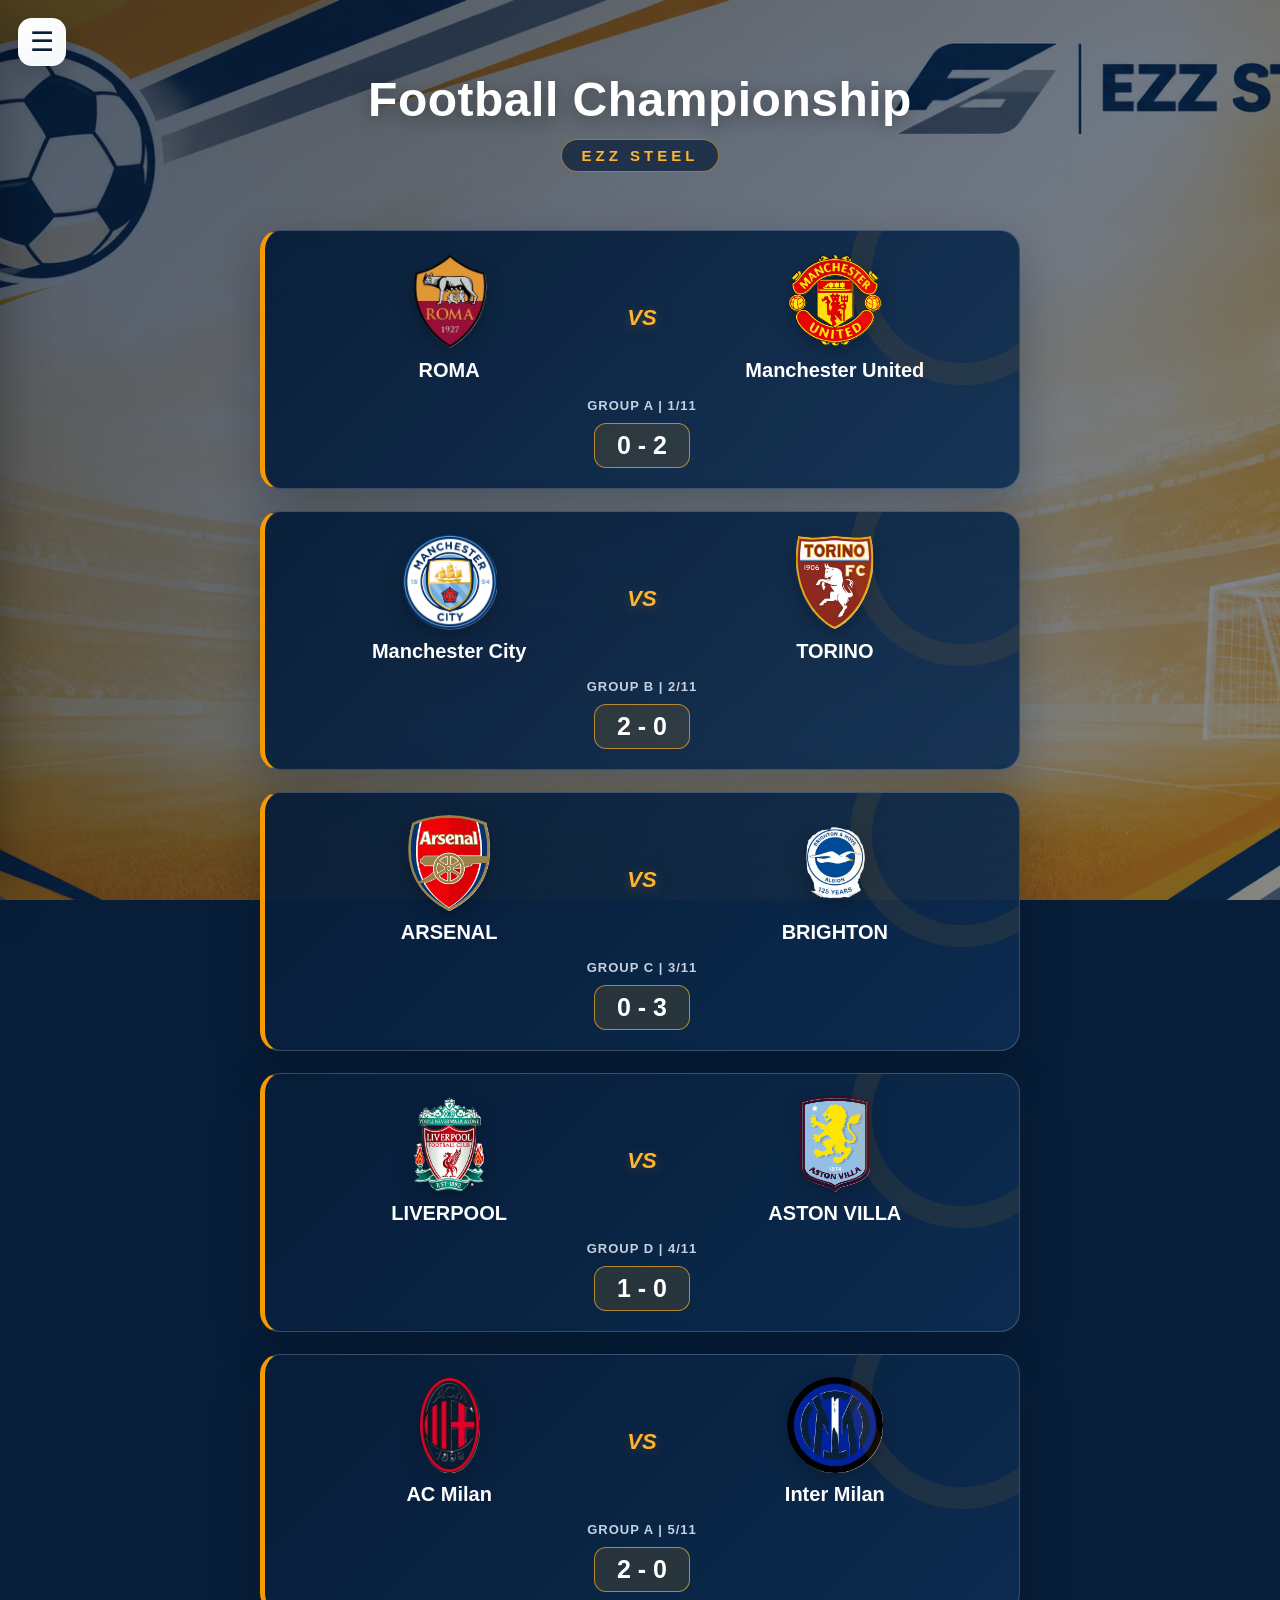
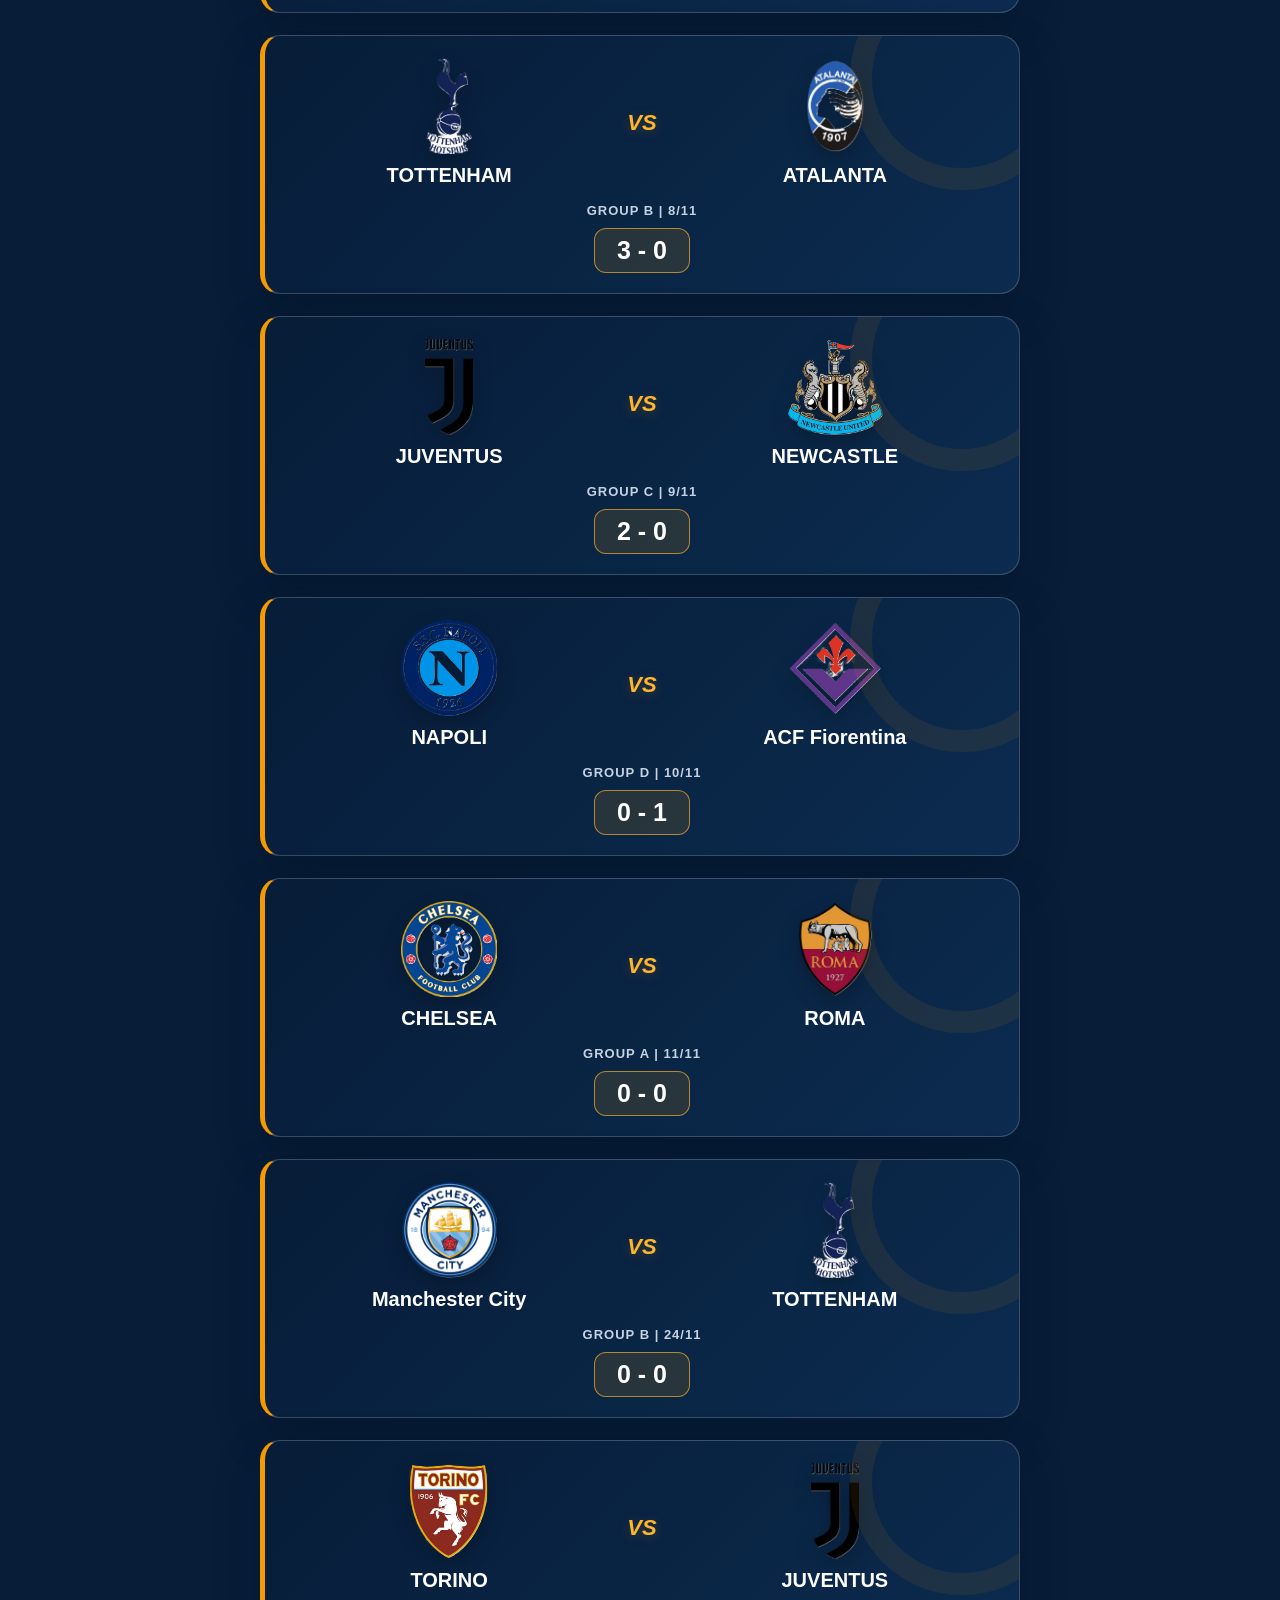
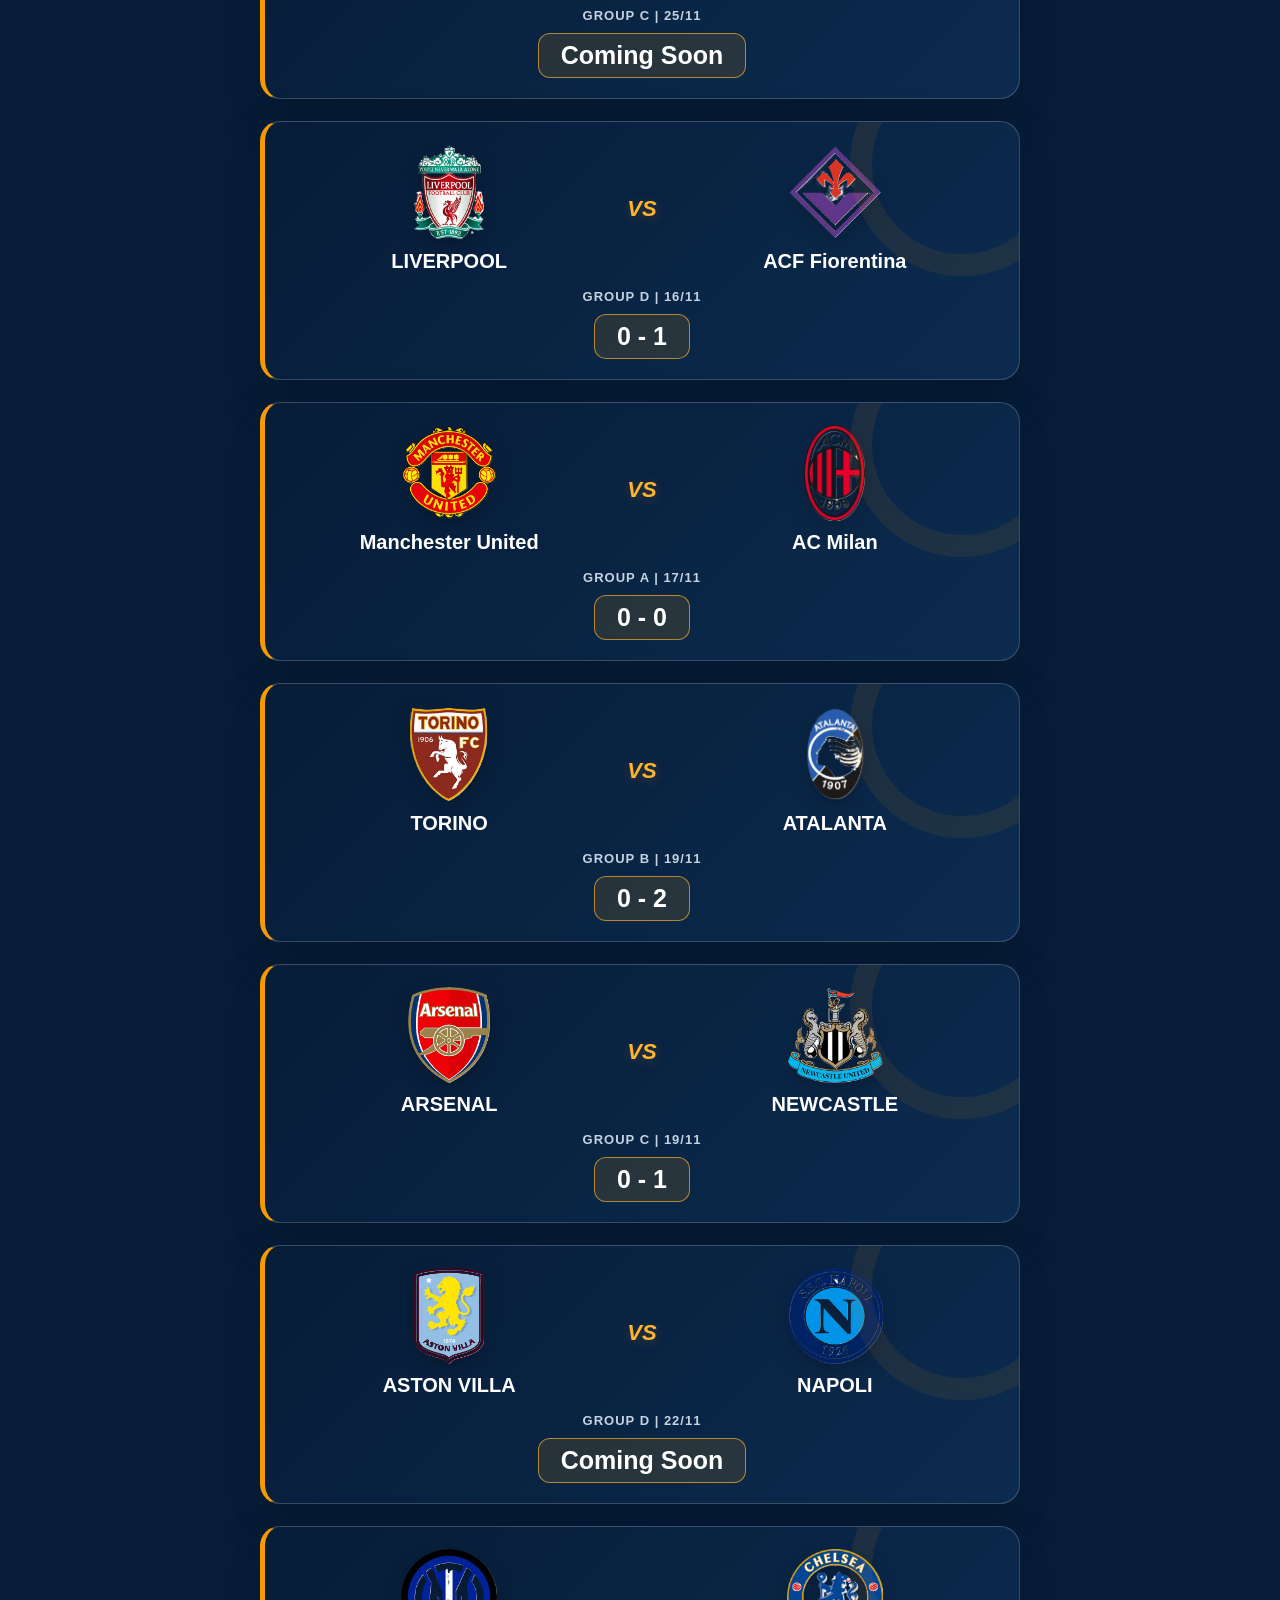
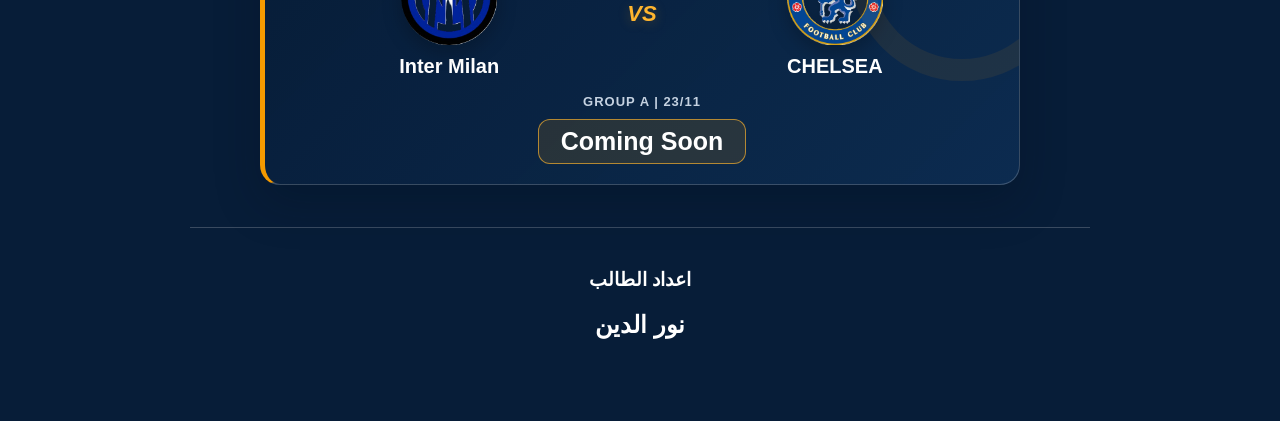
==== index.html @ 14e8c9d6 "Add files via upload" ====
<!DOCTYPE html>
<html lang="en">
<head>
    <meta charset="UTF-8">
    <meta name="viewport" content="width=device-width, initial-scale=1.0">
    <title>Football Championship EZZ STEEL</title>
    <link rel="stylesheet" href="index.css">
    <link rel="icon"
          type="image/svg+xml"
          href="icon.svg">
</head>
<body>

   
    <input type="checkbox" id="menu">

    <label for="menu" class="menu-btn">☰</label>

    <div class="sidebar">
      <ul>
             <li class="logo"><img src="icon.png" alt="Logo"></li>
            <li><a href="index.html">Home</a></li>
            <li><a href="index2.html">League Standings Table</a></li>
            <li><a href="index3.html">teams</a></li>
        </ul>
    </div>

    
    <main class="main-content">

        <header class="page-header">
            <h1>Football Championship</h1>
            <h3>Ezz Steel</h3>
        </header>
        
        <section class="match-card">
            <div class="teams">
                <div class="team">
                    <img src="ROMA1.png" alt="Roma"
                    title="الليثي محمد&#10;ادهم محمد&#10;عبدالرحمن جمعه&#10;امير ابراهيم&#10;اسلام محمد&#10;حمزه محمد">
                    <h4>ROMA</h4>
                </div>

                <h2 class="vs">VS</h2>

                <div class="team">
                    <img src="Manchester United.png" alt="Manchester United"
                    title="حسن محمد&#10;على محمد علي&#10;جاسر عادل&#10;امجد محمود محمد&#10;مالك حسن&#10;ادم ابراهيم">
                    <h4>Manchester United</h4>
                </div>
            </div>

            <h4 class="group">Group A | 1/11</h4>
            <h2 class="score">0 - 2</h2>
        </section>
        
        <section class="match-card">
            <div class="teams">
                <div class="team">
                    <img src="Manchester City.png" alt="Manchester City"
                    title="انس محمد&#10;علي محمد&#10;محمود احمد&#10;محمد صبري&#10;محمد عبدالله&#10;عمر رجب&#10;مصطفي ايمن">
                    <h4>Manchester City</h4>
                </div>

                <h2 class="vs">VS</h2>

                <div class="team">
                    <img src="TORINO.png" alt="Torino"
                    title="محمد احمد محمد&#10;معاذ محمد&#10;عبدالعزيز كمال&#10;عمر سامح&#10;عمر عبدالناصر&#10;عمر ابراهيم&#10;عمر احمد عزمي">
                    <h4>TORINO</h4>
                </div>
            </div>

            <h4 class="group">Group B | 2/11</h4>
            <h2 class="score">2 - 0</h2>
        </section>
       
        <section class="match-card">
            <div class="teams">
                <div class="team">
                    <img src="ARSENAL.png" alt="Arsenal"
                    title="احمد عماد&#10;ابراهيم علاء&#10;احمد محمد حماده&#10;احمد ايمن&#10;احمد حسام&#10;جاسر احمد">
                    <h4>ARSENAL</h4>
                </div>

                <h2 class="vs">VS</h2>

                <div class="team">
                    <img src="BRIGHTON.png" alt="Brighton"
                    title="فارس سعيد&#10;يوسف علاء&#10;معاذ حسين&#10;محمد عابدين&#10;مصطفي علي فتحي&#10;ادم عمرو">
                    <h4>BRIGHTON</h4>
                </div>
            </div>

            <h4 class="group">Group C | 3/11</h4>
            <h2 class="score">0 - 3</h2>
        </section>
        
        <section class="match-card">
            <div class="teams">
                <div class="team">
                    <img src="LIVERPOOL.png" alt="Liverpool"
                    title="ادهم طاهر&#10;اياد محمد&#10;اسماعيل محمد&#10;جبريل حسام&#10;سيف جابر&#10;احمد محمود&#10;انس على">
                    <h4>LIVERPOOL</h4>
                </div>

                <h2 class="vs">VS</h2>

                <div class="team">
                    <img src="ASTON VILLA.png" alt="Aston Villa"
                    title="عمر محارب&#10;مصطفى على مصطفي&#10;فواد محمد&#10;فارس يوسف&#10;مهند مصطفي&#10;فارس عبدالحليم">
                    <h4>ASTON VILLA</h4>
                </div>
            </div>

            <h4 class="group">Group D | 4/11</h4>
            <h2 class="score">1 - 0</h2>
        </section>
        
        <section class="match-card">
            <div class="teams">
                <div class="team">
                    <img src="AC Milan.png" alt="AC Milan"
                    title="ادهم علي سيد&#10;ابراهيم يوسف&#10;ادهم محمود&#10;عبدالرحمن احمد&#10;سيف سامح&#10;انس محمد&#10;عبدالرحمن رضا">
                    <h4>AC Milan</h4>
                </div>

                <h2 class="vs">VS</h2>

                <div class="team">
                    <img src="Inter Milan.png" alt="Inter Milan"
                    title="ادهم قابيل&#10;اياد محمد&#10;احمد ايمن&#10;احمد عثمان&#10;احمد اسلام&#10;احمد سامح">
                    <h4>Inter Milan</h4>
                </div>
            </div>

            <h4 class="group">Group A | 5/11</h4>
            <h2 class="score">2 - 0</h2>
        </section>
        
        <section class="match-card">
            <div class="teams">
                <div class="team">
                    <img src="TOTTENHAM.png" alt="Tottenham"
                    title="فارس اسلام&#10;فارس محمد&#10;زياد ياسر&#10;زياد محمد&#10;محمد يحي">
                    <h4>TOTTENHAM</h4>
                </div>

                <h2 class="vs">VS</h2>

                <div class="team">
                    <img src="ATALANTA.png" alt="Atalanta"
                    title="محمد جابر ابراهيم&#10;مصطفي محمد&#10;معاذ حسني&#10;مالك محمد&#10;فضل محمد&#10;ياسين نصر">
                    <h4>ATALANTA</h4>
                </div>
            </div>

            <h4 class="group">Group B | 8/11</h4>
            <h2 class="score">3 - 0</h2>
        </section>
       
        <section class="match-card">
            <div class="teams">
                <div class="team">
                    <img src="JUDENTUS.png" alt="Juventus"
                    title="ابراهيم رشدی&#10;ابراهيم سيد&#10;احمد عبدالعزيز&#10;احمد سامح&#10;مكاری حسنى&#10;ادهم محمد جابر">
                    <h4>JUVENTUS</h4>
                </div>

                <h2 class="vs">VS</h2>

                <div class="team">
                    <img src="NEWCASTLE.png" alt="Newcastle"
                    title="يوسف علي&#10;كریم اشرف&#10;مصطفي ابراهيم&#10;يوسف احمد&#10;مروان احمد&#10;ياسين عادل">
                    <h4>NEWCASTLE</h4>
                </div>
            </div>

            <h4 class="group">Group C | 9/11</h4>
            <h2 class="score">2 - 0</h2>
        </section>
      
        <section class="match-card">
            <div class="teams">
                <div class="team">
                    <img src="NAPOLI.png" alt="Napoli"
                    title="عبيده شريف&#10;على اشرف&#10;فارس نبيل&#10;حمزه احمد&#10;محمد المعز&#10;عبدالله شريف&#10;خلف محمود خلف">
                    <h4>NAPOLI</h4>
                </div>

                <h2 class="vs">VS</h2>

                <div class="team">
                    <img src="ACF Fiorentina.png" alt="Fiorentina"
                    title="ياسين حسام&#10;محمد مصطفي&#10;احمد كمال&#10;يوسف حماده&#10;ياسين احمد&#10;محمد نصر">
                    <h4>ACF Fiorentina</h4>
                </div>
            </div>

            <h4 class="group">Group D | 10/11</h4>
            <h2 class="score">0 - 1</h2>
        </section>
       
        <section class="match-card">
            <div class="teams">
                <div class="team">
                    <img src="CHELSEA.png" alt="Chelsea"
                    title="محمد احمد محمد&#10;عبدالرحمن محمد&#10;بلال محمود&#10;زياد عمرو&#10;زياد احمد&#10;سيف الله حسام&#10;احمد مصطفي">
                    <h4>CHELSEA</h4>
                </div>

                <h2 class="vs">VS</h2>

                <div class="team">
                    <img src="ROMA1.png" alt="Roma"
                    title="الليثي محمد&#10;ادهم محمد&#10;عبدالرحمن جمعه&#10;امير ابراهيم&#10;اسلام محمد&#10;حمزه محمد">
                    <h4>ROMA</h4>
                </div>
            </div>

            <h4 class="group">Group A | 11/11</h4>
            <h2 class="score">0 - 0</h2>
        </section>

        <section class="match-card">
            <div class="teams">
                <div class="team">
                    <img src="Manchester City.png" alt="Manchester City"
                    title="انس محمد&#10;علي محمد&#10;محمود احمد&#10;محمد صبري&#10;محمد عبدالله&#10;عمر رجب&#10;مصطفي ايمن">
                    <h4>Manchester City</h4>
                </div>

                <h2 class="vs">VS</h2>

                <div class="team">
                    <img src="TOTTENHAM.png" alt="Tottenham"
                    title="فارس اسلام&#10;فارس محمد&#10;زياد ياسر&#10;زياد محمد&#10;محمد يحي">
                    <h4>TOTTENHAM</h4>
                </div>
            </div>

            <h4 class="group">Group B | 24/11</h4>
            <h2 class="score">0 - 0</h2>
        </section>

        <section class="match-card">
            <div class="teams">
                <div class="team">
                    <img src="TORINO.png" alt="Torino"
                    title="محمد احمد محمد&#10;معاذ محمد&#10;عبدالعزيز كمال&#10;عمر سامح&#10;عمر عبدالناصر&#10;عمر ابراهيم&#10;عمر احمد عزمي">
                    <h4>TORINO</h4>
                </div>

                <h2 class="vs">VS</h2>

                <div class="team">
                    <img src="JUDENTUS.png" alt="Juventus"
                    title="ابراهيم رشدی&#10;ابراهيم سيد&#10;احمد عبدالعزيز&#10;احمد سامح&#10;مكاری حسنى&#10;ادهم محمد جابر">
                    <h4>JUVENTUS</h4>
                </div>
            </div>

            <h4 class="group">Group C | 25/11</h4>
            <h2 class="score">Coming Soon</h2>
        </section>

        <section class="match-card">
            <div class="teams">
                <div class="team">
                    <img src="LIVERPOOL.png" alt="Liverpool"
                    title="ادهم طاهر&#10;اياد محمد&#10;اسماعيل محمد&#10;جبريل حسام&#10;سيف جابر&#10;احمد محمود&#10;انس على">
                    <h4>LIVERPOOL</h4>
                </div>

                <h2 class="vs">VS</h2>

                <div class="team">
                    <img src="ACF Fiorentina.png" alt="Fiorentina"
                    title="ياسين حسام&#10;محمد مصطفي&#10;احمد كمال&#10;يوسف حماده&#10;ياسين احمد&#10;محمد نصر">
                    <h4>ACF Fiorentina</h4>
                </div>
            </div>

            <h4 class="group">Group D | 16/11</h4>
            <h2 class="score">0 - 1</h2>
        </section>
        
        <section class="match-card">
            <div class="teams">
                <div class="team">
                    <img src="Manchester United.png" alt="Manchester United"
                    title="حسن محمد&#10;على محمد علي&#10;جاسر عادل&#10;امجد محمود محمد&#10;مالك حسن&#10;ادم ابراهيم">
                    <h4>Manchester United</h4>
                </div>

                <h2 class="vs">VS</h2>
                <div class="team">
                    <img src="AC Milan.png" alt="AC Milan"
                    title="ادهم علي سيد&#10;ابراهيم يوسف&#10;ادهم محمود&#10;عبدالرحمن احمد&#10;سيف سامح&#10;انس محمد&#10;عبدالرحمن رضا">
                    <h4>AC Milan</h4>
                </div>
            </div>

            <h4 class="group">Group A | 17/11</h4>
            <h2 class="score">0 - 0</h2>
        </section>
        <section class="match-card">
            <div class="teams">
                <div class="team">
                    <img src="TORINO.png" alt="TORINO"
                    title="احمد عماد&#10;ابراهيم علاء&#10;احمد محمد حماده&#10;احمد ايمن&#10;احمد حسام&#10;جاسر احمد">
                    <h4>TORINO</h4>
                </div>

                <h2 class="vs">VS</h2>

                <div class="team">
                    <img src="ATALANTA.png" alt="ATALANTA"
                    title="يوسف علي&#10;كریم اشرف&#10;مصطفي ابراهيم&#10;يوسف احمد&#10;مروان احمد&#10;ياسين عادل">
                    <h4>ATALANTA</h4>
                </div>
            </div>

            <h4 class="group">Group b | 19/11</h4>
            <h2 class="score">0 - 2</h2>
        </section>
        <section class="match-card">
            <div class="teams">
                <div class="team">
                    <img src="ARSENAL.png" alt="Arsenal"
                    title="احمد عماد&#10;ابراهيم علاء&#10;احمد محمد حماده&#10;احمد ايمن&#10;احمد حسام&#10;جاسر احمد">
                    <h4>ARSENAL</h4>
                </div>

                <h2 class="vs">VS</h2>

                <div class="team">
                    <img src="NEWCASTLE.png" alt="Newcastle"
                    title="يوسف علي&#10;كریم اشرف&#10;مصطفي ابراهيم&#10;يوسف احمد&#10;مروان احمد&#10;ياسين عادل">
                    <h4>NEWCASTLE</h4>
                </div>
            </div>

            <h4 class="group">Group C | 19/11</h4>
            <h2 class="score">0 - 1</h2>
        </section>
        
        <section class="match-card">
            <div class="teams">
                <div class="team">
                    <img src="ASTON VILLA.png" alt="Aston Villa"
                    title="عمر محارب&#10;مصطفى على مصطفي&#10;فواد محمد&#10;فارس يوسف&#10;مهند مصطفي&#10;فارس عبدالحليم">
                    <h4>ASTON VILLA</h4>
                </div>

                <h2 class="vs">VS</h2>

                <div class="team">
                    <img src="NAPOLI.png" alt="Napoli"
                    title="عبيده شريف&#10;على اشرف&#10;فارس نبيل&#10;حمزه احمد&#10;محمد المعز&#10;عبدالله شريف&#10;خلف محمود خلف">
                    <h4>NAPOLI</h4>
                </div>
            </div>

            <h4 class="group">Group D | 22/11</h4>
            <h2 class="score">Coming Soon</h2>
        </section>

       
        <section class="match-card">
            <div class="teams">
                <div class="team">
                    <img src="Inter Milan.png" alt="Inter Milan"
                    title="ادهم قابيل&#10;اياد محمد&#10;احمد ايمن&#10;احمد عثمان&#10;احمد اسلام&#10;احمد سامح">
                    <h4>Inter Milan</h4>
                </div>

                <h2 class="vs">VS</h2>

                <div class="team">
                    <img src="CHELSEA.png" alt="Chelsea"
                    title="محمد احمد محمد&#10;عبدالرحمن محمد&#10;بلال محمود&#10;زياد عمرو&#10;زياد احمد&#10;سيف الله حسام&#10;احمد مصطفي">
                    <h4>CHELSEA</h4>
                </div>
            </div>

            <h4 class="group">Group A | 23/11</h4>
            <h2 class="score">Coming Soon</h2>
        </section>

        
        <footer class="footer">
            <h3>اعداد الطالب</h3>
            <h2>نور الدين</h2>
        </footer>

    </main>

</body>
</html>
---- index.css ----
/* EZZ STEEL — unified visual system */
:root {
    --navy: #071d38;
    --navy-2: #0d2d52;
    --navy-3: #153d68;
    --orange: #f59a00;
    --orange-light: #ffb52e;
    --white: #ffffff;
    --muted: #c5d2e1;
    --line: rgba(255,255,255,.13);
    --glass: rgba(7,29,56,.88);
    --shadow: 0 18px 45px rgba(3,14,30,.28);
}

* { box-sizing: border-box; }

html {
    min-height: 100%;
    scroll-behavior: smooth;
}

body {
    min-height: 100vh;
    width: 100%;
    margin: 0;
    padding: 28px 18px 40px;
    overflow-x: hidden;
    color: var(--white);
    font-family: Arial, Helvetica, sans-serif;
    background-color: var(--navy);
    background-image:
        linear-gradient(135deg, rgba(4,19,39,.70), rgba(7,29,56,.48)),
        url("bap.png");
    background-repeat: no-repeat;
    background-position: center top;
    background-size: cover;
    background-attachment: fixed;
}

/* Menu button */
#menu {
    position: absolute;
    width: 1px;
    height: 1px;
    opacity: 0;
}

.menu-btn {
    position: fixed;
    top: 18px;
    left: 18px;
    z-index: 1100;
    display: grid;
    place-items: center;
    width: 48px;
    height: 48px;
    border: 1px solid rgba(255,255,255,.38);
    border-radius: 14px;
    color: var(--navy);
    background: linear-gradient(145deg, #fff, #f3f6fa);
    box-shadow: 0 8px 24px rgba(0,0,0,.22);
    font-size: 27px;
    line-height: 1;
    cursor: pointer;
    transition: transform .2s ease, background .2s ease;
}

.menu-btn:hover {
    transform: translateY(-2px);
    background: var(--orange-light);
}

.sidebar {
    position: fixed;
    inset: 0 auto 0 0;
    z-index: 1050;
    width: min(310px, 84vw);
    height: 100vh;
    height: 100dvh;
    padding: 82px 20px 26px;
    overflow-y: auto;
    box-sizing: border-box;
    background: linear-gradient(180deg, rgba(5,22,44,.99), rgba(11,43,77,.98));
    border-right: 1px solid rgba(255,255,255,.12);
    box-shadow: 18px 0 45px rgba(0,0,0,.28);
    transform: translateX(-105%);
    transition: transform .32s ease;
}

#menu:checked ~ .sidebar { transform: translateX(0); }

.sidebar ul {
    display: flex;
    flex-direction: column;
    gap: 9px;
    margin: 0;
    padding: 0;
    list-style: none;
}

.sidebar .logo {
    display: flex;
    justify-content: center;
    align-items: center;
    height: 142px;
    margin: 0 0 22px;
    padding: 10px;
    border-bottom: 1px solid var(--line);
}

.sidebar .logo img {
    display: block;
    width: 100%;
    height: 100%;
    object-fit: contain;
}

.sidebar a {
    display: block;
    padding: 14px 16px;
    border: 1px solid transparent;
    border-radius: 12px;
    color: #edf4fc;
    text-decoration: none;
    font-size: 16px;
    font-weight: 700;
    transition: .2s ease;
}

.sidebar a:hover,
.sidebar a:focus-visible {
    color: var(--navy);
    background: linear-gradient(135deg, var(--orange-light), var(--orange));
    transform: translateX(4px);
    outline: none;
}

@media (max-width: 768px) {
    body {
        padding: 72px 12px 28px;
        background-image:
            linear-gradient(145deg, rgba(4,19,39,.62), rgba(7,29,56,.38)),
            url("bam.png");
        background-attachment: scroll;
        background-position: center top;
    }

    .menu-btn {
        top: 12px;
        left: 12px;
        width: 44px;
        height: 44px;
        border-radius: 12px;
    }

    .sidebar { padding: 72px 16px 22px; }
}

@media (prefers-reduced-motion: reduce) {
    *, *::before, *::after {
        scroll-behavior: auto !important;
        transition-duration: .01ms !important;
        animation-duration: .01ms !important;
    }
}

/* Home — match center */
.main-content {
    width: min(100%, 900px);
    margin: 22px auto 0;
}

.page-header {
    margin: 0 auto 34px;
    padding: 22px 16px 24px;
    text-align: center;
}

.page-header h1 {
    margin: 0;
    color: #fff;
    font-size: clamp(30px, 4.5vw, 48px);
    font-weight: 900;
    letter-spacing: .5px;
    text-shadow: 0 4px 18px rgba(0,0,0,.35);
}

.page-header h3 {
    display: inline-block;
    margin: 12px 0 0;
    padding: 7px 20px;
    border: 1px solid rgba(255,181,46,.55);
    border-radius: 999px;
    color: var(--orange-light);
    background: rgba(7,29,56,.72);
    font-size: 15px;
    letter-spacing: 4px;
    text-transform: uppercase;
}

.match-card {
    position: relative;
    width: min(100%, 760px);
    min-height: 205px;
    margin: 0 auto 22px;
    padding: 22px 24px 20px;
    overflow: hidden;
    border: 1px solid rgba(255,255,255,.2);
    border-left: 5px solid var(--orange);
    border-radius: 20px;
    background: linear-gradient(135deg, rgba(7,29,56,.96), rgba(13,45,82,.91));
    box-shadow: var(--shadow);
    transition: transform .25s ease, border-color .25s ease, box-shadow .25s ease;
}

.match-card::after {
    content: "";
    position: absolute;
    top: -70px;
    right: -55px;
    width: 180px;
    height: 180px;
    border: 22px solid rgba(245,154,0,.08);
    border-radius: 50%;
    pointer-events: none;
}

.match-card:hover {
    transform: translateY(-4px);
    border-left-color: var(--orange-light);
    box-shadow: 0 22px 50px rgba(3,14,30,.38);
}

.teams {
    display: grid;
    grid-template-columns: minmax(0,1fr) auto minmax(0,1fr);
    align-items: center;
    justify-items: center;
    gap: 18px;
    width: 100%;
}

.team {
    display: flex;
    flex-direction: column;
    align-items: center;
    justify-content: center;
    width: 100%;
    min-width: 0;
    text-align: center;
}

.team img {
    width: 96px;
    height: 96px;
    object-fit: contain;
    filter: drop-shadow(0 7px 9px rgba(0,0,0,.25));
    transition: transform .25s ease;
}

.match-card:hover .team img { transform: scale(1.06); }

.team h4 {
    margin: 10px 0 0;
    color: #fff;
    font-size: clamp(14px, 2vw, 20px);
    font-weight: 800;
    overflow-wrap: anywhere;
}

.vs {
    margin: 0;
    color: var(--orange-light);
    font-size: 22px;
    font-weight: 900;
    font-style: italic;
    text-shadow: 0 2px 12px rgba(245,154,0,.25);
}

.group {
    margin: 16px 0 10px;
    color: var(--muted);
    font-size: 13px;
    font-weight: 700;
    letter-spacing: 1px;
    text-align: center;
    text-transform: uppercase;
}

.score {
    width: fit-content;
    margin: 0 auto;
    padding: 7px 22px;
    border: 1px solid rgba(255,181,46,.65);
    border-radius: 12px;
    color: #fff;
    background: rgba(245,154,0,.13);
    font-size: 25px;
    font-weight: 900;
    font-variant-numeric: tabular-nums;
    text-align: center;
}

.footer {
    margin-top: 42px;
    padding: 22px 10px;
    border-top: 1px solid rgba(255,255,255,.2);
    color: #fff;
    text-align: center;
}

.footer h2, .footer h3 { color: #fff; }

@media (max-width: 768px) {
    .main-content { margin-top: 0; }
    .page-header { margin: 4px auto 22px; padding: 10px 8px 16px; }
    .page-header h1 { font-size: clamp(25px, 7vw, 34px); }
    .page-header h3 { margin-top: 9px; font-size: 12px; letter-spacing: 3px; }
    .match-card {
        width: 100%;
        min-height: 0;
        margin-bottom: 15px;
        padding: 17px 12px;
        border-radius: 16px;
    }
    .teams { gap: 7px; }
    .team img { width: clamp(54px, 16vw, 76px); height: clamp(54px, 16vw, 76px); }
    .team h4 { margin-top: 7px; font-size: clamp(11px, 3.2vw, 15px); }
    .vs { font-size: 16px; }
    .group { margin: 12px 0 8px; font-size: 11px; }
    .score { padding: 6px 17px; font-size: 21px; }
}

@media (max-width: 360px) {
    .match-card { padding: 14px 8px; }
    .teams { gap: 4px; }
    .team img { width: 50px; height: 50px; }
    .team h4 { font-size: 10px; }
    .vs { font-size: 13px; }
}
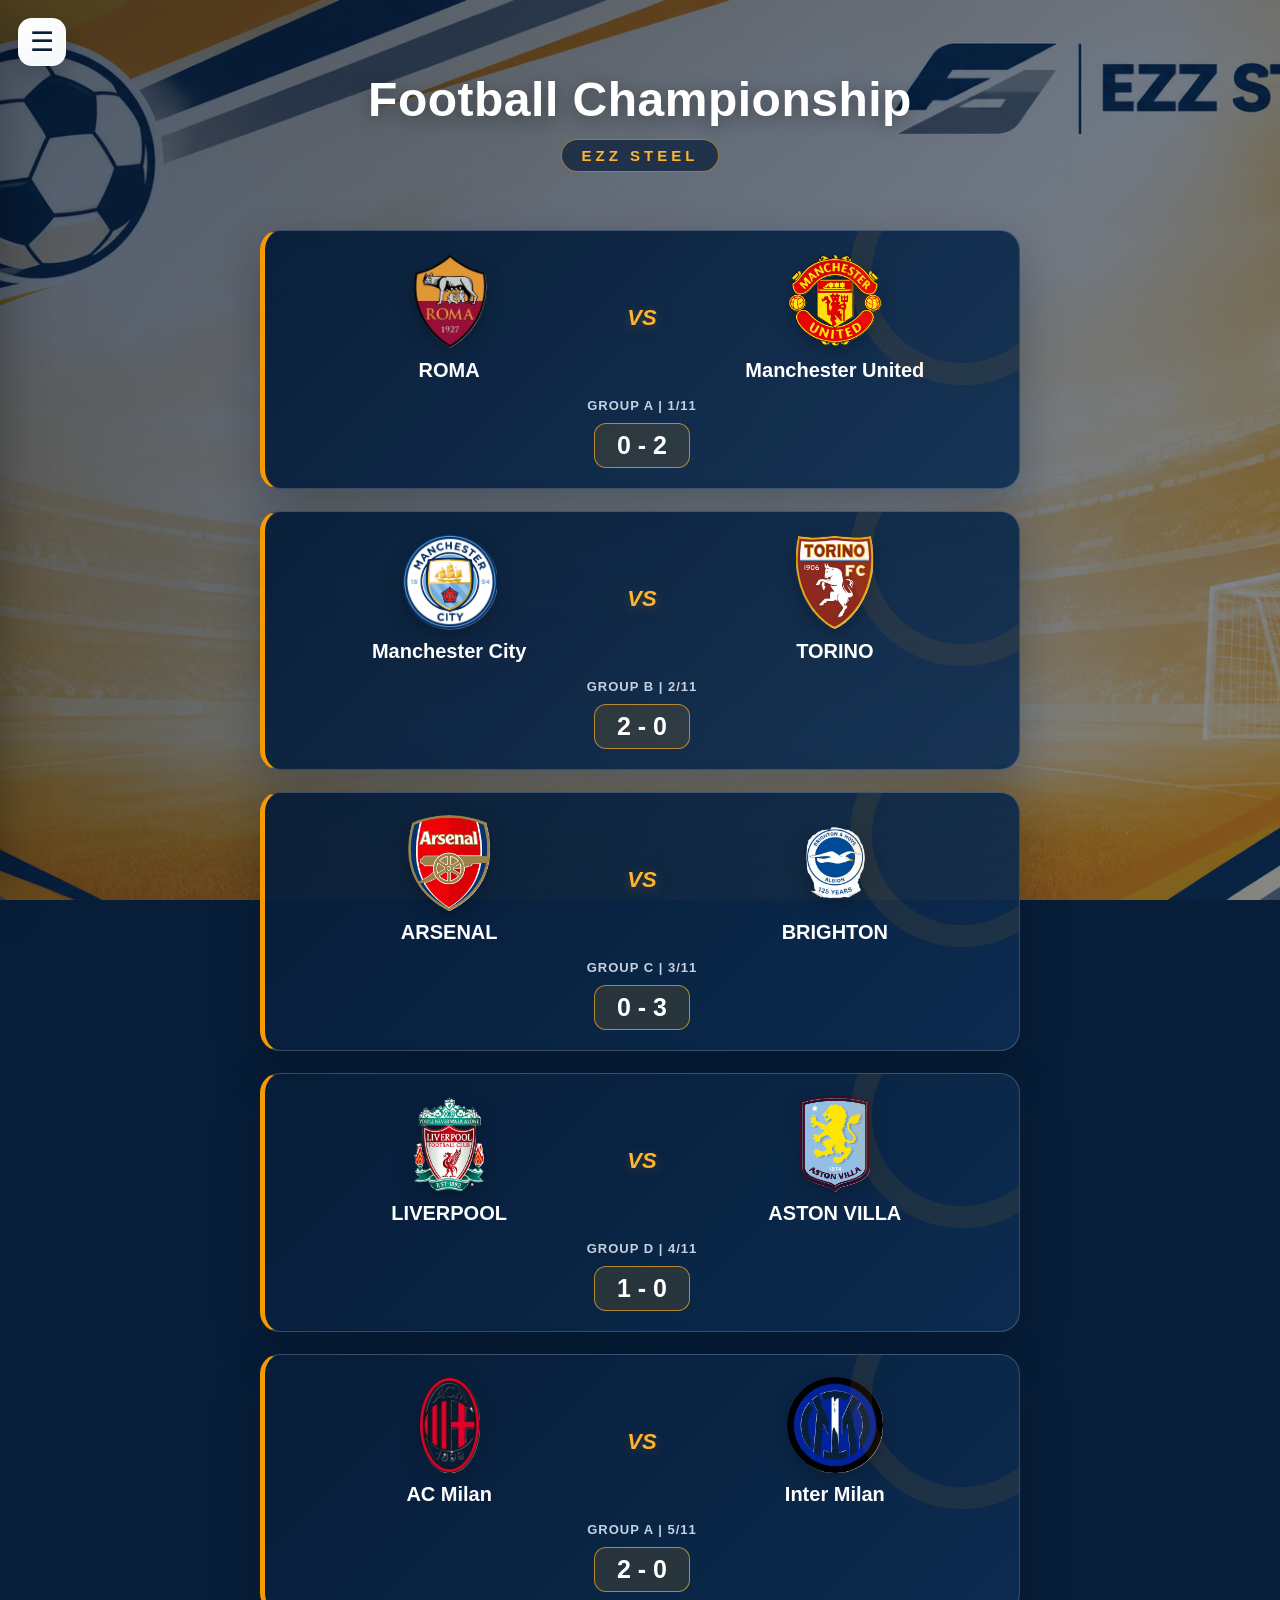
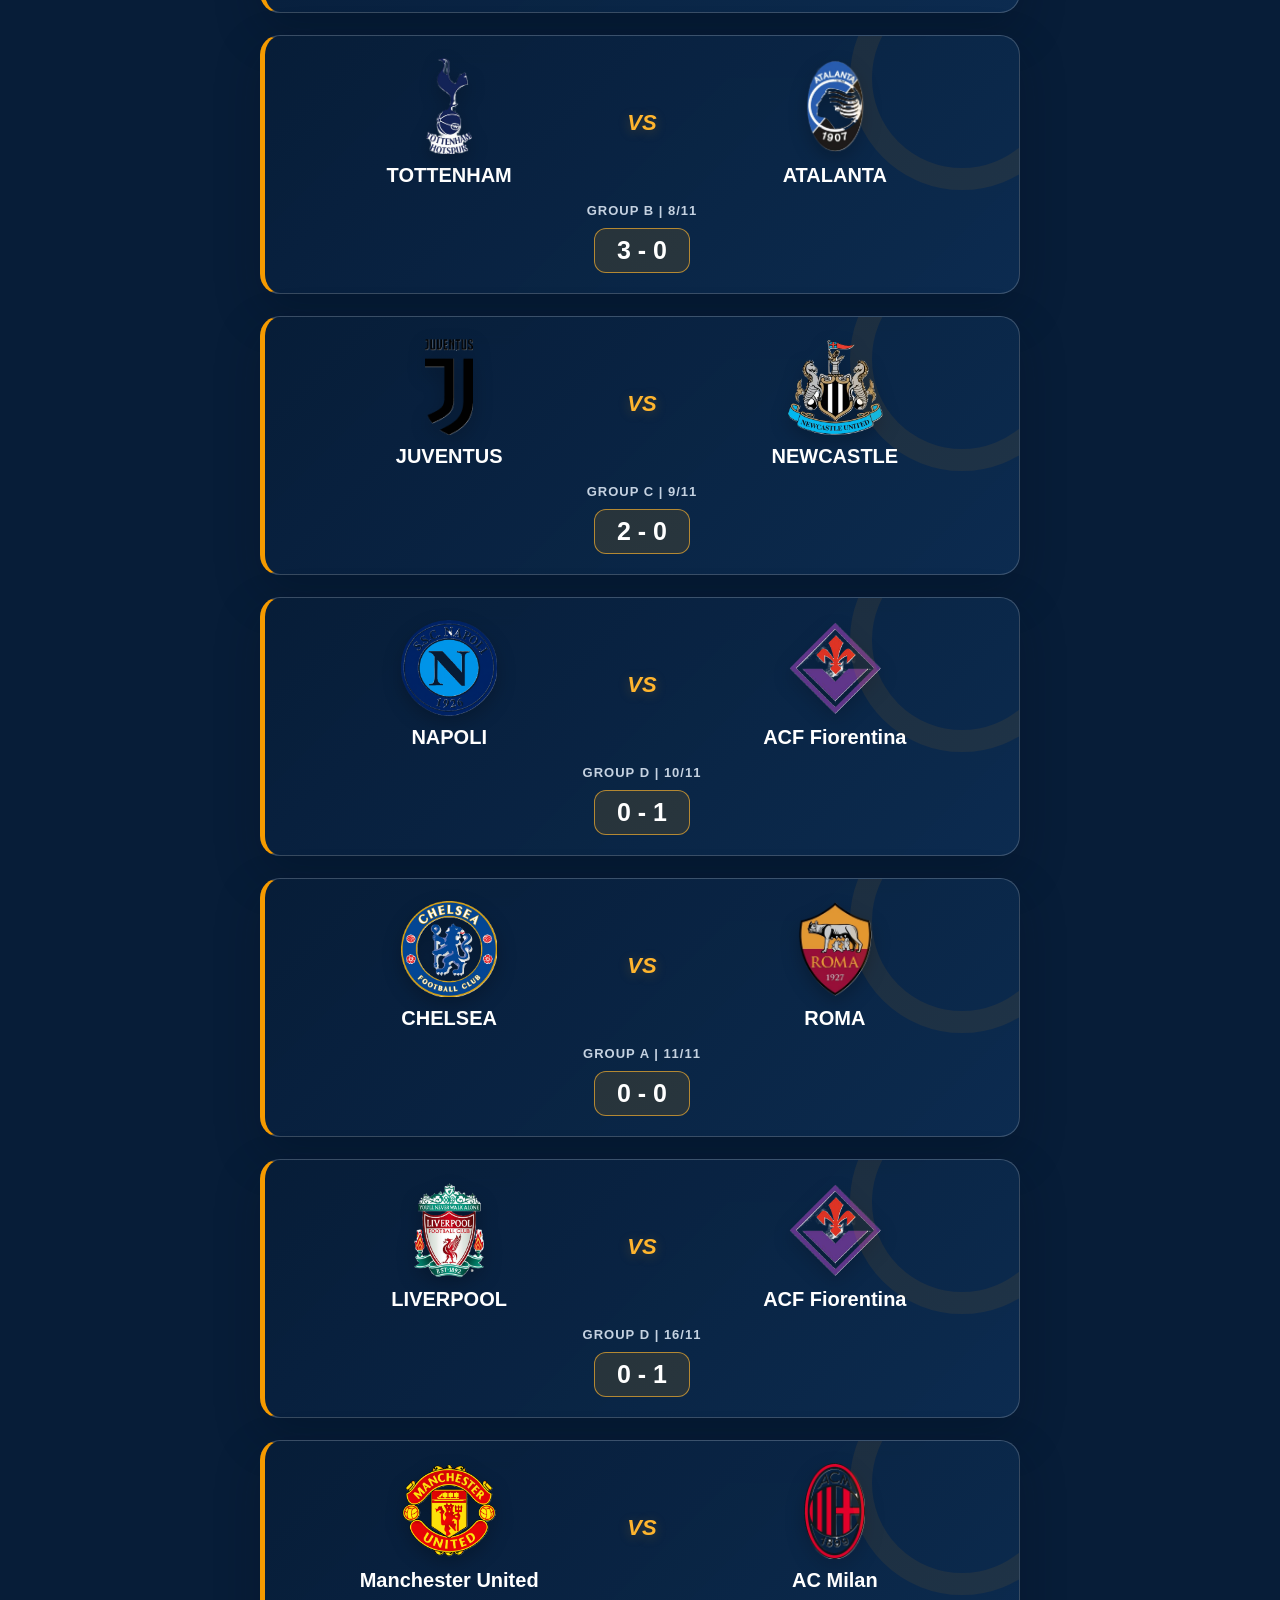
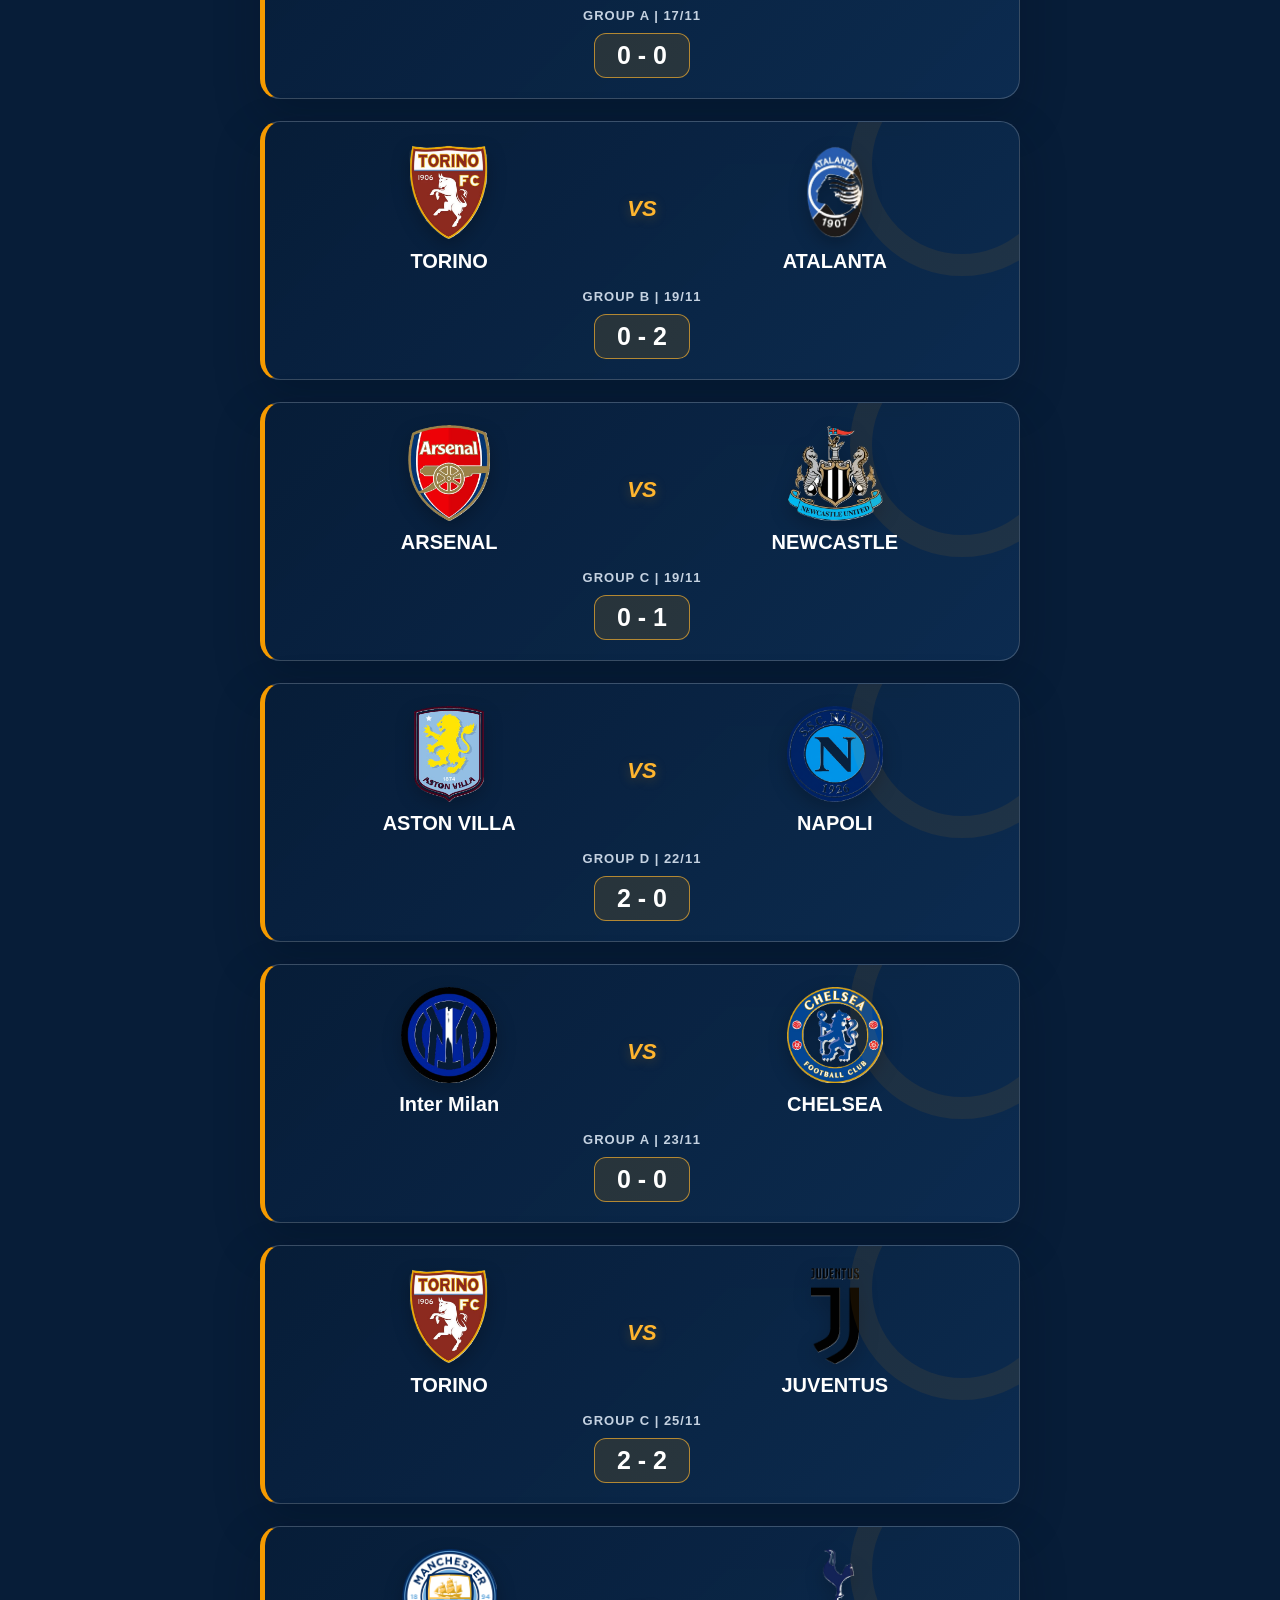
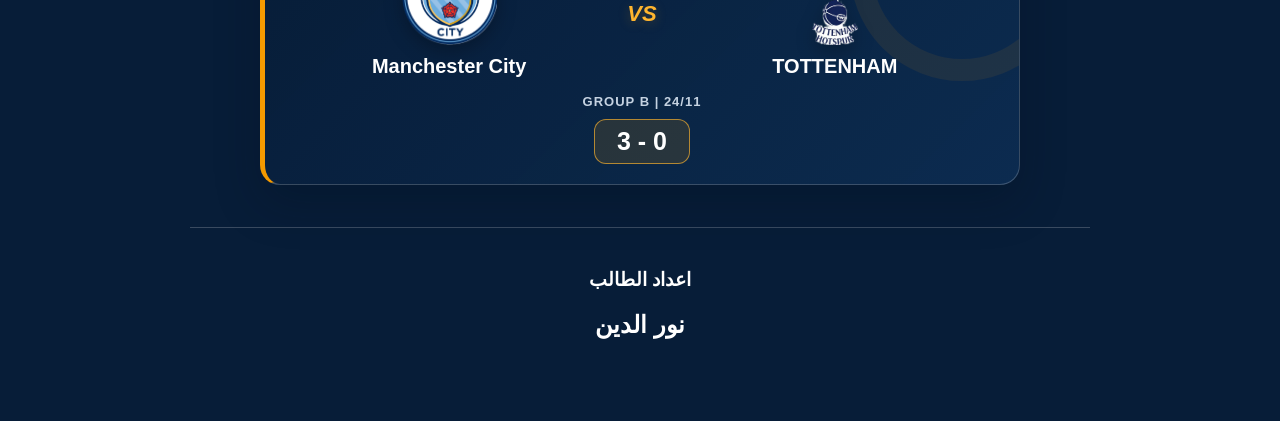
==== commit e7a648d1: "Add files via upload" ====
--- a/index.html
+++ b/index.html
@@ -225,6 +225,149 @@
         <section class="match-card">
             <div class="teams">
                 <div class="team">
+                    <img src="LIVERPOOL.png" alt="Liverpool"
+                    title="ادهم طاهر&#10;اياد محمد&#10;اسماعيل محمد&#10;جبريل حسام&#10;سيف جابر&#10;احمد محمود&#10;انس على">
+                    <h4>LIVERPOOL</h4>
+                </div>
+
+                <h2 class="vs">VS</h2>
+
+                <div class="team">
+                    <img src="ACF Fiorentina.png" alt="Fiorentina"
+                    title="ياسين حسام&#10;محمد مصطفي&#10;احمد كمال&#10;يوسف حماده&#10;ياسين احمد&#10;محمد نصر">
+                    <h4>ACF Fiorentina</h4>
+                </div>
+            </div>
+
+            <h4 class="group">Group D | 16/11</h4>
+            <h2 class="score">0 - 1</h2>
+        </section>
+        
+        <section class="match-card">
+            <div class="teams">
+                <div class="team">
+                    <img src="Manchester United.png" alt="Manchester United"
+                    title="حسن محمد&#10;على محمد علي&#10;جاسر عادل&#10;امجد محمود محمد&#10;مالك حسن&#10;ادم ابراهيم">
+                    <h4>Manchester United</h4>
+                </div>
+
+                <h2 class="vs">VS</h2>
+                <div class="team">
+                    <img src="AC Milan.png" alt="AC Milan"
+                    title="ادهم علي سيد&#10;ابراهيم يوسف&#10;ادهم محمود&#10;عبدالرحمن احمد&#10;سيف سامح&#10;انس محمد&#10;عبدالرحمن رضا">
+                    <h4>AC Milan</h4>
+                </div>
+            </div>
+
+            <h4 class="group">Group A | 17/11</h4>
+            <h2 class="score">0 - 0</h2>
+        </section>
+        <section class="match-card">
+            <div class="teams">
+                <div class="team">
+                    <img src="TORINO.png" alt="TORINO"
+                    title="احمد عماد&#10;ابراهيم علاء&#10;احمد محمد حماده&#10;احمد ايمن&#10;احمد حسام&#10;جاسر احمد">
+                    <h4>TORINO</h4>
+                </div>
+
+                <h2 class="vs">VS</h2>
+
+                <div class="team">
+                    <img src="ATALANTA.png" alt="ATALANTA"
+                    title="يوسف علي&#10;كریم اشرف&#10;مصطفي ابراهيم&#10;يوسف احمد&#10;مروان احمد&#10;ياسين عادل">
+                    <h4>ATALANTA</h4>
+                </div>
+            </div>
+
+            <h4 class="group">Group b | 19/11</h4>
+            <h2 class="score">0 - 2</h2>
+        </section>
+        <section class="match-card">
+            <div class="teams">
+                <div class="team">
+                    <img src="ARSENAL.png" alt="Arsenal"
+                    title="احمد عماد&#10;ابراهيم علاء&#10;احمد محمد حماده&#10;احمد ايمن&#10;احمد حسام&#10;جاسر احمد">
+                    <h4>ARSENAL</h4>
+                </div>
+
+                <h2 class="vs">VS</h2>
+
+                <div class="team">
+                    <img src="NEWCASTLE.png" alt="Newcastle"
+                    title="يوسف علي&#10;كریم اشرف&#10;مصطفي ابراهيم&#10;يوسف احمد&#10;مروان احمد&#10;ياسين عادل">
+                    <h4>NEWCASTLE</h4>
+                </div>
+            </div>
+
+            <h4 class="group">Group C | 19/11</h4>
+            <h2 class="score">0 - 1</h2>
+        </section>
+        
+        <section class="match-card">
+            <div class="teams">
+                <div class="team">
+                    <img src="ASTON VILLA.png" alt="Aston Villa"
+                    title="عمر محارب&#10;مصطفى على مصطفي&#10;فواد محمد&#10;فارس يوسف&#10;مهند مصطفي&#10;فارس عبدالحليم">
+                    <h4>ASTON VILLA</h4>
+                </div>
+
+                <h2 class="vs">VS</h2>
+
+                <div class="team">
+                    <img src="NAPOLI.png" alt="Napoli"
+                    title="عبيده شريف&#10;على اشرف&#10;فارس نبيل&#10;حمزه احمد&#10;محمد المعز&#10;عبدالله شريف&#10;خلف محمود خلف">
+                    <h4>NAPOLI</h4>
+                </div>
+            </div>
+
+            <h4 class="group">Group D | 22/11</h4>
+            <h2 class="score">2 - 0</h2>
+        </section>
+
+       
+        <section class="match-card">
+            <div class="teams">
+                <div class="team">
+                    <img src="Inter Milan.png" alt="Inter Milan"
+                    title="ادهم قابيل&#10;اياد محمد&#10;احمد ايمن&#10;احمد عثمان&#10;احمد اسلام&#10;احمد سامح">
+                    <h4>Inter Milan</h4>
+                </div>
+
+                <h2 class="vs">VS</h2>
+
+                <div class="team">
+                    <img src="CHELSEA.png" alt="Chelsea"
+                    title="محمد احمد محمد&#10;عبدالرحمن محمد&#10;بلال محمود&#10;زياد عمرو&#10;زياد احمد&#10;سيف الله حسام&#10;احمد مصطفي">
+                    <h4>CHELSEA</h4>
+                </div>
+            </div>
+
+            <h4 class="group">Group A | 23/11</h4>
+            <h2 class="score">0 - 0</h2>
+        </section>
+        <section class="match-card">
+            <div class="teams">
+                <div class="team">
+                    <img src="TORINO.png" alt="Torino"
+                    title="محمد احمد محمد&#10;معاذ محمد&#10;عبدالعزيز كمال&#10;عمر سامح&#10;عمر عبدالناصر&#10;عمر ابراهيم&#10;عمر احمد عزمي">
+                    <h4>TORINO</h4>
+                </div>
+
+                <h2 class="vs">VS</h2>
+
+                <div class="team">
+                    <img src="JUDENTUS.png" alt="Juventus"
+                    title="ابراهيم رشدی&#10;ابراهيم سيد&#10;احمد عبدالعزيز&#10;احمد سامح&#10;مكاری حسنى&#10;ادهم محمد جابر">
+                    <h4>JUVENTUS</h4>
+                </div>
+            </div>
+
+            <h4 class="group">Group C | 25/11</h4>
+            <h2 class="score">2 - 2</h2>
+        </section>
+        <section class="match-card">
+            <div class="teams">
+                <div class="team">
                     <img src="Manchester City.png" alt="Manchester City"
                     title="انس محمد&#10;علي محمد&#10;محمود احمد&#10;محمد صبري&#10;محمد عبدالله&#10;عمر رجب&#10;مصطفي ايمن">
                     <h4>Manchester City</h4>
@@ -240,152 +383,7 @@
             </div>
 
             <h4 class="group">Group B | 24/11</h4>
-            <h2 class="score">0 - 0</h2>
-        </section>
-
-        <section class="match-card">
-            <div class="teams">
-                <div class="team">
-                    <img src="TORINO.png" alt="Torino"
-                    title="محمد احمد محمد&#10;معاذ محمد&#10;عبدالعزيز كمال&#10;عمر سامح&#10;عمر عبدالناصر&#10;عمر ابراهيم&#10;عمر احمد عزمي">
-                    <h4>TORINO</h4>
-                </div>
-
-                <h2 class="vs">VS</h2>
-
-                <div class="team">
-                    <img src="JUDENTUS.png" alt="Juventus"
-                    title="ابراهيم رشدی&#10;ابراهيم سيد&#10;احمد عبدالعزيز&#10;احمد سامح&#10;مكاری حسنى&#10;ادهم محمد جابر">
-                    <h4>JUVENTUS</h4>
-                </div>
-            </div>
-
-            <h4 class="group">Group C | 25/11</h4>
-            <h2 class="score">Coming Soon</h2>
-        </section>
-
-        <section class="match-card">
-            <div class="teams">
-                <div class="team">
-                    <img src="LIVERPOOL.png" alt="Liverpool"
-                    title="ادهم طاهر&#10;اياد محمد&#10;اسماعيل محمد&#10;جبريل حسام&#10;سيف جابر&#10;احمد محمود&#10;انس على">
-                    <h4>LIVERPOOL</h4>
-                </div>
-
-                <h2 class="vs">VS</h2>
-
-                <div class="team">
-                    <img src="ACF Fiorentina.png" alt="Fiorentina"
-                    title="ياسين حسام&#10;محمد مصطفي&#10;احمد كمال&#10;يوسف حماده&#10;ياسين احمد&#10;محمد نصر">
-                    <h4>ACF Fiorentina</h4>
-                </div>
-            </div>
-
-            <h4 class="group">Group D | 16/11</h4>
-            <h2 class="score">0 - 1</h2>
-        </section>
-        
-        <section class="match-card">
-            <div class="teams">
-                <div class="team">
-                    <img src="Manchester United.png" alt="Manchester United"
-                    title="حسن محمد&#10;على محمد علي&#10;جاسر عادل&#10;امجد محمود محمد&#10;مالك حسن&#10;ادم ابراهيم">
-                    <h4>Manchester United</h4>
-                </div>
-
-                <h2 class="vs">VS</h2>
-                <div class="team">
-                    <img src="AC Milan.png" alt="AC Milan"
-                    title="ادهم علي سيد&#10;ابراهيم يوسف&#10;ادهم محمود&#10;عبدالرحمن احمد&#10;سيف سامح&#10;انس محمد&#10;عبدالرحمن رضا">
-                    <h4>AC Milan</h4>
-                </div>
-            </div>
-
-            <h4 class="group">Group A | 17/11</h4>
-            <h2 class="score">0 - 0</h2>
-        </section>
-        <section class="match-card">
-            <div class="teams">
-                <div class="team">
-                    <img src="TORINO.png" alt="TORINO"
-                    title="احمد عماد&#10;ابراهيم علاء&#10;احمد محمد حماده&#10;احمد ايمن&#10;احمد حسام&#10;جاسر احمد">
-                    <h4>TORINO</h4>
-                </div>
-
-                <h2 class="vs">VS</h2>
-
-                <div class="team">
-                    <img src="ATALANTA.png" alt="ATALANTA"
-                    title="يوسف علي&#10;كریم اشرف&#10;مصطفي ابراهيم&#10;يوسف احمد&#10;مروان احمد&#10;ياسين عادل">
-                    <h4>ATALANTA</h4>
-                </div>
-            </div>
-
-            <h4 class="group">Group b | 19/11</h4>
-            <h2 class="score">0 - 2</h2>
-        </section>
-        <section class="match-card">
-            <div class="teams">
-                <div class="team">
-                    <img src="ARSENAL.png" alt="Arsenal"
-                    title="احمد عماد&#10;ابراهيم علاء&#10;احمد محمد حماده&#10;احمد ايمن&#10;احمد حسام&#10;جاسر احمد">
-                    <h4>ARSENAL</h4>
-                </div>
-
-                <h2 class="vs">VS</h2>
-
-                <div class="team">
-                    <img src="NEWCASTLE.png" alt="Newcastle"
-                    title="يوسف علي&#10;كریم اشرف&#10;مصطفي ابراهيم&#10;يوسف احمد&#10;مروان احمد&#10;ياسين عادل">
-                    <h4>NEWCASTLE</h4>
-                </div>
-            </div>
-
-            <h4 class="group">Group C | 19/11</h4>
-            <h2 class="score">0 - 1</h2>
-        </section>
-        
-        <section class="match-card">
-            <div class="teams">
-                <div class="team">
-                    <img src="ASTON VILLA.png" alt="Aston Villa"
-                    title="عمر محارب&#10;مصطفى على مصطفي&#10;فواد محمد&#10;فارس يوسف&#10;مهند مصطفي&#10;فارس عبدالحليم">
-                    <h4>ASTON VILLA</h4>
-                </div>
-
-                <h2 class="vs">VS</h2>
-
-                <div class="team">
-                    <img src="NAPOLI.png" alt="Napoli"
-                    title="عبيده شريف&#10;على اشرف&#10;فارس نبيل&#10;حمزه احمد&#10;محمد المعز&#10;عبدالله شريف&#10;خلف محمود خلف">
-                    <h4>NAPOLI</h4>
-                </div>
-            </div>
-
-            <h4 class="group">Group D | 22/11</h4>
-            <h2 class="score">Coming Soon</h2>
-        </section>
-
-       
-        <section class="match-card">
-            <div class="teams">
-                <div class="team">
-                    <img src="Inter Milan.png" alt="Inter Milan"
-                    title="ادهم قابيل&#10;اياد محمد&#10;احمد ايمن&#10;احمد عثمان&#10;احمد اسلام&#10;احمد سامح">
-                    <h4>Inter Milan</h4>
-                </div>
-
-                <h2 class="vs">VS</h2>
-
-                <div class="team">
-                    <img src="CHELSEA.png" alt="Chelsea"
-                    title="محمد احمد محمد&#10;عبدالرحمن محمد&#10;بلال محمود&#10;زياد عمرو&#10;زياد احمد&#10;سيف الله حسام&#10;احمد مصطفي">
-                    <h4>CHELSEA</h4>
-                </div>
-            </div>
-
-            <h4 class="group">Group A | 23/11</h4>
-            <h2 class="score">Coming Soon</h2>
+            <h2 class="score">3 - 0</h2>
         </section>
 
         
--- a/index.css
+++ b/index.css
@@ -339,3 +339,54 @@
     .team h4 { font-size: 10px; }
     .vs { font-size: 13px; }
 }
+
+
+/* ===== Mobile viewport/background fix ===== */
+@media (max-width: 768px) {
+    html {
+        width: 100%;
+        overflow-x: hidden;
+    }
+
+    body {
+        width: 100%;
+        min-height: 100vh;
+        min-height: 100svh;
+        margin: 0;
+        overflow-x: hidden;
+        position: relative;
+        isolation: isolate;
+        background: var(--navy) !important;
+    }
+
+    /* Keep the mobile wallpaper tied to the phone screen,
+       not stretched to the full height of the page content. */
+    body::before {
+        content: "";
+        position: fixed;
+        inset: 0;
+        z-index: -1;
+        pointer-events: none;
+        background-image:
+            linear-gradient(145deg, rgba(4,19,39,.48), rgba(7,29,56,.28)),
+            url("bam.png");
+        background-repeat: no-repeat;
+        background-position: center center;
+        background-size: cover;
+    }
+
+    .main-content,
+    .team-container,
+    .league-table {
+        max-width: 100%;
+    }
+}
+
+/* Tables stay readable on narrow phones and scroll inside their panel. */
+@media (max-width: 768px) {
+    .league-table {
+        overflow-x: auto;
+        -webkit-overflow-scrolling: touch;
+        overscroll-behavior-x: contain;
+    }
+}
